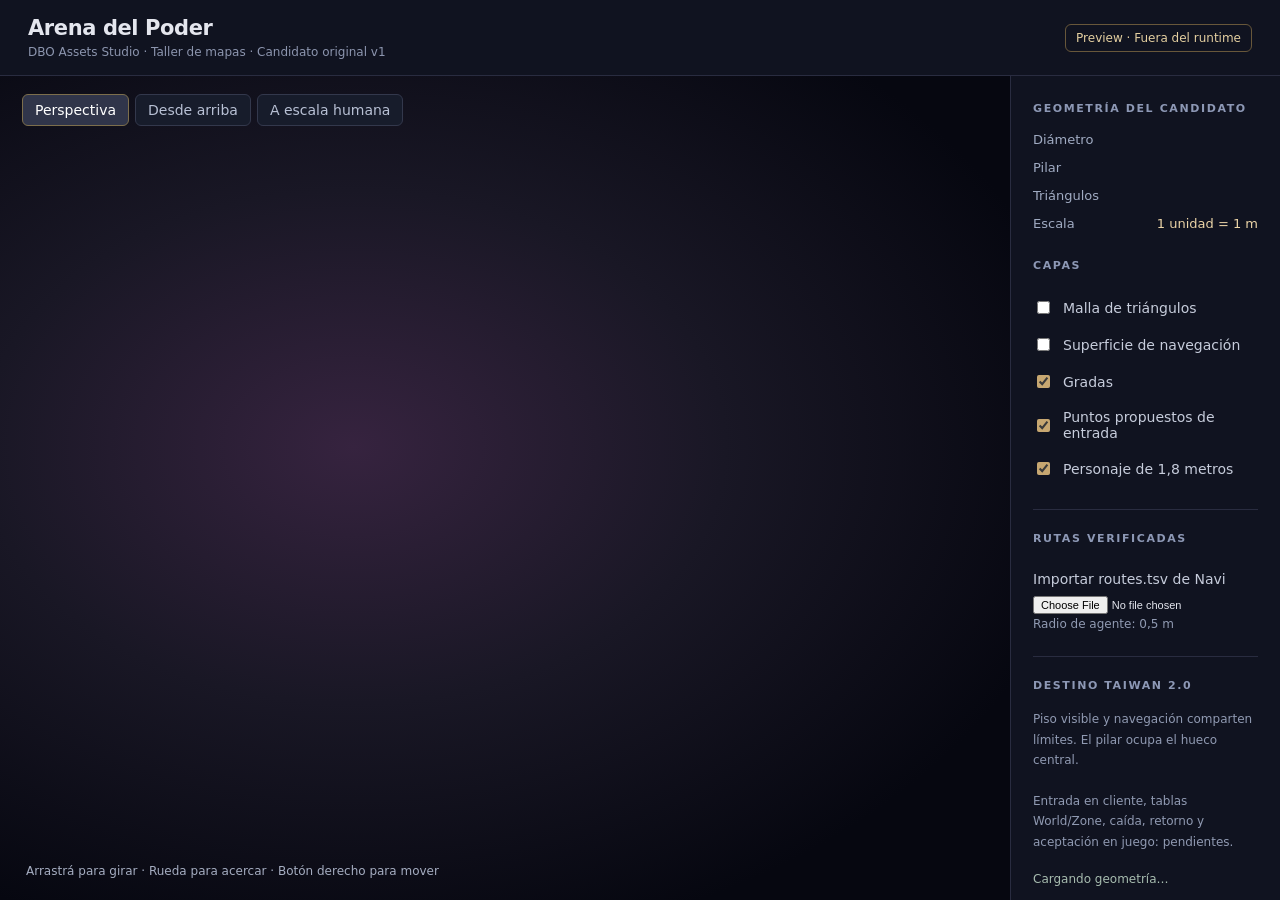
==== web/map-preview.html @ 9e8a0501 "Initial commit: DBO Assets Studio (Taiwan format) Open source tool to browse and edit Dragon Ball On" ====
<!doctype html>
<html lang="es"><head><meta charset="utf-8"><meta name="viewport" content="width=device-width,initial-scale=1"><title>Arena del Poder · Map Workshop</title>
<style>
*{box-sizing:border-box}body{margin:0;background:#090a13;color:#e4e6ee;font:14px system-ui,sans-serif}header{height:76px;display:flex;align-items:center;justify-content:space-between;padding:0 28px;border-bottom:1px solid #292c40;background:#101320}h1{margin:0;font-size:21px;letter-spacing:-.4px}header small{color:#8c95ae;font-size:12px;display:block;margin-top:5px}.badge{color:#e4cfa0;border:1px solid #68573a;padding:6px 10px;border-radius:6px;font-size:12px}main{display:grid;grid-template-columns:1fr 270px;height:calc(100vh - 76px);min-height:560px}#viewport{position:relative;overflow:hidden;background:radial-gradient(ellipse at 35% 45%,#36233f 0,#191725 40%,#060710 80%)}canvas{display:block;touch-action:none}.overlay{position:absolute;bottom:22px;left:26px;color:#a5adc1;pointer-events:none;font-size:12px}.topbar{position:absolute;left:22px;top:18px;display:flex;gap:6px;z-index:1}button{font:inherit;border:1px solid #33384c;border-radius:6px;padding:7px 12px;background:#171c2b;color:#b8c0d4;cursor:pointer}button:hover,button.active{background:#30354a;color:#fff;border-color:#7c6e4c}aside{padding:26px 22px;background:#101320;border-left:1px solid #292c40;overflow:auto}aside h2{font-size:11px;letter-spacing:1.6px;text-transform:uppercase;color:#8d98b5;margin:0 0 17px}dl{display:grid;grid-template-columns:1fr auto;gap:13px 4px;margin:0 0 28px;font-size:13px}dt{color:#a0abc2}dd{margin:0;color:#ebd4a7;font-variant-numeric:tabular-nums}label{display:flex;align-items:center;gap:10px;padding:9px 0;color:#c6ccdb}input{accent-color:#c7a771}.divider{height:1px;background:#292c40;margin:22px 0}.pending{line-height:1.7;color:#909ab2;font-size:12px}#error{color:#ffc4b5;position:absolute;top:70px;left:24px;max-width:70%}#state{font-size:12px;color:#a7bcaf;margin-top:20px}@media(max-width:760px){main{grid-template-columns:1fr}aside{display:none}header{padding:0 15px}h1{font-size:17px}}
</style></head><body>
<header><div><h1>Arena del Poder</h1><small>DBO Assets Studio · Taller de mapas · Candidato original v1</small></div><span class="badge">Preview · Fuera del runtime</span></header>
<main><div id="viewport"><div class="topbar"><button id="orbit" class="active">Perspectiva</button><button id="top">Desde arriba</button><button id="walk">A escala humana</button></div><div class="overlay">Arrastrá para girar · Rueda para acercar · Botón derecho para mover</div><div id="error"></div></div><aside>
<h2>Geometría del candidato</h2><dl><dt>Diámetro</dt><dd id="diameter"></dd><dt>Pilar</dt><dd id="pillar-height"></dd><dt>Triángulos</dt><dd id="triangles"></dd><dt>Escala</dt><dd>1 unidad = 1 m</dd></dl>
<h2>Capas</h2><label><input id="wire" type="checkbox">Malla de triángulos</label><label><input id="ground" type="checkbox">Superficie de navegación</label><label><input id="stands" type="checkbox" checked>Gradas</label><label><input id="markers" type="checkbox" checked>Puntos propuestos de entrada</label><label><input id="human" type="checkbox" checked>Personaje de 1,8 metros</label>
<div class="divider"></div><h2>Rutas verificadas</h2><label for="routes-file">Importar routes.tsv de Navi</label><input id="routes-file" type="file" accept=".tsv" style="max-width:100%;font-size:11px"><div id="routes-status" class="pending">Radio de agente: 0,5 m</div>
<div class="divider"></div><h2>Destino Taiwan 2.0</h2><div class="pending">Piso visible y navegación comparten límites. El pilar ocupa el hueco central.<br><br>Entrada en cliente, tablas World/Zone, caída, retorno y aceptación en juego: pendientes.</div><div id="state" role="status">Cargando geometría…</div>
</aside></main>
<script type="module">
import * as THREE from './vendor/three.module.js';
import {OrbitControls} from './vendor/OrbitControls.js';
const data=/*MAP_SCENE*/;
const viewport=document.getElementById('viewport'),r=data.recipe;
try{
 const scene=new THREE.Scene(),objects=new THREE.Group();scene.add(objects);
 for(const m of data.meshes){const g=new THREE.BufferGeometry();g.setAttribute('position',new THREE.Float32BufferAttribute(m.positions,3));g.setIndex(m.indices);g.setAttribute('uv',new THREE.Float32BufferAttribute(m.uv,2));g.computeVertexNormals();const color=new THREE.Color().setRGB(m.rgba[0]/255,m.rgba[1]/255,m.rgba[2]/255,THREE.SRGBColorSpace);const material=new THREE.MeshStandardMaterial({color,roughness:.88,metalness:.06,side:THREE.FrontSide});if(m.texture&&m.texture!=='orig_power_white'){const tex=new THREE.TextureLoader().load('./'+m.texture+'.bmp');tex.wrapS=tex.wrapT=THREE.RepeatWrapping;tex.colorSpace=THREE.SRGBColorSpace;material.map=tex}if(m.name==='lamp_5'){material.emissive=color;material.emissiveIntensity=1.8}const mesh=new THREE.Mesh(g,material);mesh.name=m.name;objects.add(mesh)}
 scene.add(new THREE.HemisphereLight(0xb5c4ef,0x4c3149,2.5));const sun=new THREE.DirectionalLight(0xffe1b7,3);sun.position.set(-90,130,100);scene.add(sun);const fill=new THREE.DirectionalLight(0x9885dc,1.5);fill.position.set(80,20,-90);scene.add(fill);
 // Volumetric-looking procedural backdrop is a preview background only.
 const apocalypse=r.surfaceStyle==='apocalypse-stone-v1';const skyGeo=new THREE.SphereGeometry(650,32,20);const skyMat=new THREE.ShaderMaterial({side:THREE.BackSide,depthWrite:false,uniforms:{apocalypse:{value:apocalypse?1:0}},vertexShader:'varying vec3 v;void main(){v=position;gl_Position=projectionMatrix*modelViewMatrix*vec4(position,1.);}',fragmentShader:'uniform float apocalypse;varying vec3 v;float h(vec3 p){return fract(sin(dot(p,vec3(127.1,311.7,74.7)))*43758.5453);}float noise(vec3 p){vec3 i=floor(p),f=fract(p);f=f*f*(3.-2.*f);return mix(mix(mix(h(i),h(i+vec3(1,0,0)),f.x),mix(h(i+vec3(0,1,0)),h(i+vec3(1,1,0)),f.x),f.y),mix(mix(h(i+vec3(0,0,1)),h(i+vec3(1,0,1)),f.x),mix(h(i+vec3(0,1,1)),h(i+vec3(1,1,1)),f.x),f.y),f.z);}void main(){vec3 p=normalize(v)*5.;float n=noise(p)*.55+noise(p*2.2)*.25+noise(p*5.1)*.12+noise(p*11.)*.06;vec3 color=mix(vec3(.016,.018,.032),vec3(.23,.15,.29),smoothstep(.25,.65,n));color+=vec3(.1,.11,.14)*smoothstep(.58,.77,n);if(apocalypse>.5){vec3 red=mix(vec3(.06,.008,.025),vec3(.5,.09,.055),clamp(.5-normalize(v).y,0.,1.));color=mix(red,vec3(.018,.009,.025),smoothstep(.3,.65,n));color+=vec3(.16,.055,.028)*smoothstep(.59,.78,n);}gl_FragColor=vec4(color,1.);}'});scene.add(new THREE.Mesh(skyGeo,skyMat));
 const sourceGround=data.navigationGround;if(!sourceGround)throw new Error('Falta superficie canónica de navegación');const ng=new THREE.BufferGeometry();ng.setAttribute('position',new THREE.Float32BufferAttribute(sourceGround.positions.map((v,i)=>i%3===1?v+.12:v),3));ng.setIndex(sourceGround.indices);const nav=new THREE.Mesh(ng,new THREE.MeshBasicMaterial({color:0x4aefa6,transparent:true,opacity:.38,side:THREE.DoubleSide,depthWrite:false}));nav.visible=false;scene.add(nav);
 const markerGroup=new THREE.Group();scene.add(markerGroup);for(const [i,p]of data.markers.entries()){const mesh=new THREE.Mesh(new THREE.RingGeometry(1.8,2.2,32),new THREE.MeshBasicMaterial({color:i?0xffa972:0x7ce2d0,side:THREE.DoubleSide}));mesh.rotation.x=-Math.PI/2;mesh.position.set(p.x,p.y+.16,p.z);markerGroup.add(mesh)}
 const routeGroup=new THREE.Group();scene.add(routeGroup);document.getElementById('routes-file').onchange=async e=>{const file=e.target.files[0];if(!file)return;try{if(file.size>65536)throw new Error('Archivo demasiado grande');const lines=(await file.text()).trim().split(/\r?\n/);if(lines.shift()!=='radius\tdirection\tpoint\tx\ty\tz')throw new Error('Formato de rutas incorrecto');const parsed=lines.map(line=>line.split('\t').map(Number));if(parsed.some(v=>v.length!==6||v.some(x=>!Number.isFinite(x))||Math.abs(v[3])>512||Math.abs(v[4])>512||Math.abs(v[5])>512))throw new Error('Ruta fuera de límites');for(const old of [...routeGroup.children]){routeGroup.remove(old);old.geometry.dispose();old.material.dispose()}let count=0;for(const direction of [0,1]){const rows=parsed.filter(v=>v[0]===.5&&v[1]===direction).sort((a,b)=>a[2]-b[2]);if(!rows.length)continue;const g=new THREE.BufferGeometry().setFromPoints(rows.map(v=>new THREE.Vector3(v[3],v[4]+.35,v[5])));const line=new THREE.Line(g,new THREE.LineBasicMaterial({color:direction?0xffa972:0x7ce2d0}));routeGroup.add(line);count+=rows.length}if(!count)throw new Error('No hay rutas para radio 0,5 m');document.getElementById('routes-status').textContent='Navi importada · radio 0,5 m · '+count+' puntos'}catch(error){document.getElementById('routes-status').textContent=error.message}};
 const human=new THREE.Group(),hm=new THREE.MeshStandardMaterial({color:0xe8834f});const body=new THREE.Mesh(new THREE.CapsuleGeometry(.22,1.05,4,8),hm);body.position.y=.77;human.add(body);const head=new THREE.Mesh(new THREE.SphereGeometry(.17,12,8),hm);head.position.y=1.63;human.add(head);human.position.set(data.markers[0].x,r.deckHeight,0);scene.add(human);
 const camera=new THREE.PerspectiveCamera(43,1,.05,2000),renderer=new THREE.WebGLRenderer({antialias:true});renderer.setPixelRatio(Math.min(devicePixelRatio,1.6));renderer.outputColorSpace=THREE.SRGBColorSpace;renderer.toneMapping=THREE.ACESFilmicToneMapping;renderer.toneMappingExposure=1.05;viewport.appendChild(renderer.domElement);const controls=new OrbitControls(camera,renderer.domElement);controls.enableDamping=true;controls.minDistance=2;controls.maxDistance=650;
 const select=(id)=>{for(const key of ['orbit','top','walk'])document.getElementById(key).classList.toggle('active',key===id)};
 const orbit=()=>{camera.position.set(185,145,205);controls.target.set(0,5,0);controls.update();select('orbit')};orbit();document.getElementById('orbit').onclick=orbit;document.getElementById('top').onclick=()=>{camera.position.set(0,310,.01);controls.target.set(0,0,0);controls.update();select('top')};document.getElementById('walk').onclick=()=>{camera.position.set(-r.radius*.55+7,r.deckHeight+1.8,8);controls.target.set(0,9,0);controls.update();select('walk')};
 document.getElementById('wire').onchange=e=>objects.children.forEach(m=>m.material.wireframe=e.target.checked);document.getElementById('ground').onchange=e=>nav.visible=e.target.checked;document.getElementById('stands').onchange=e=>objects.children.filter(m=>m.name.startsWith('stands_')||m.name.startsWith('spectator_deck_')).forEach(m=>m.visible=e.target.checked);document.getElementById('markers').onchange=e=>markerGroup.visible=e.target.checked;document.getElementById('human').onchange=e=>human.visible=e.target.checked;
 const resize=()=>{renderer.setSize(viewport.clientWidth,viewport.clientHeight);camera.aspect=viewport.clientWidth/viewport.clientHeight;camera.updateProjectionMatrix()};new ResizeObserver(resize).observe(viewport);resize();renderer.setAnimationLoop(()=>{controls.update();renderer.render(scene,camera)});
 document.getElementById('diameter').textContent=(r.radius*2)+' m';document.getElementById('pillar-height').textContent=r.pillarHeight+' m';document.getElementById('triangles').textContent=data.geometry.triangles.toLocaleString('es-AR');document.getElementById('state').textContent='Preview listo · Geometría original';window.mapPreviewReady=true;
}catch(e){document.getElementById('error').textContent='No se pudo abrir el preview: '+e.message;document.getElementById('state').textContent='Error de carga';throw e}
</script></body></html>
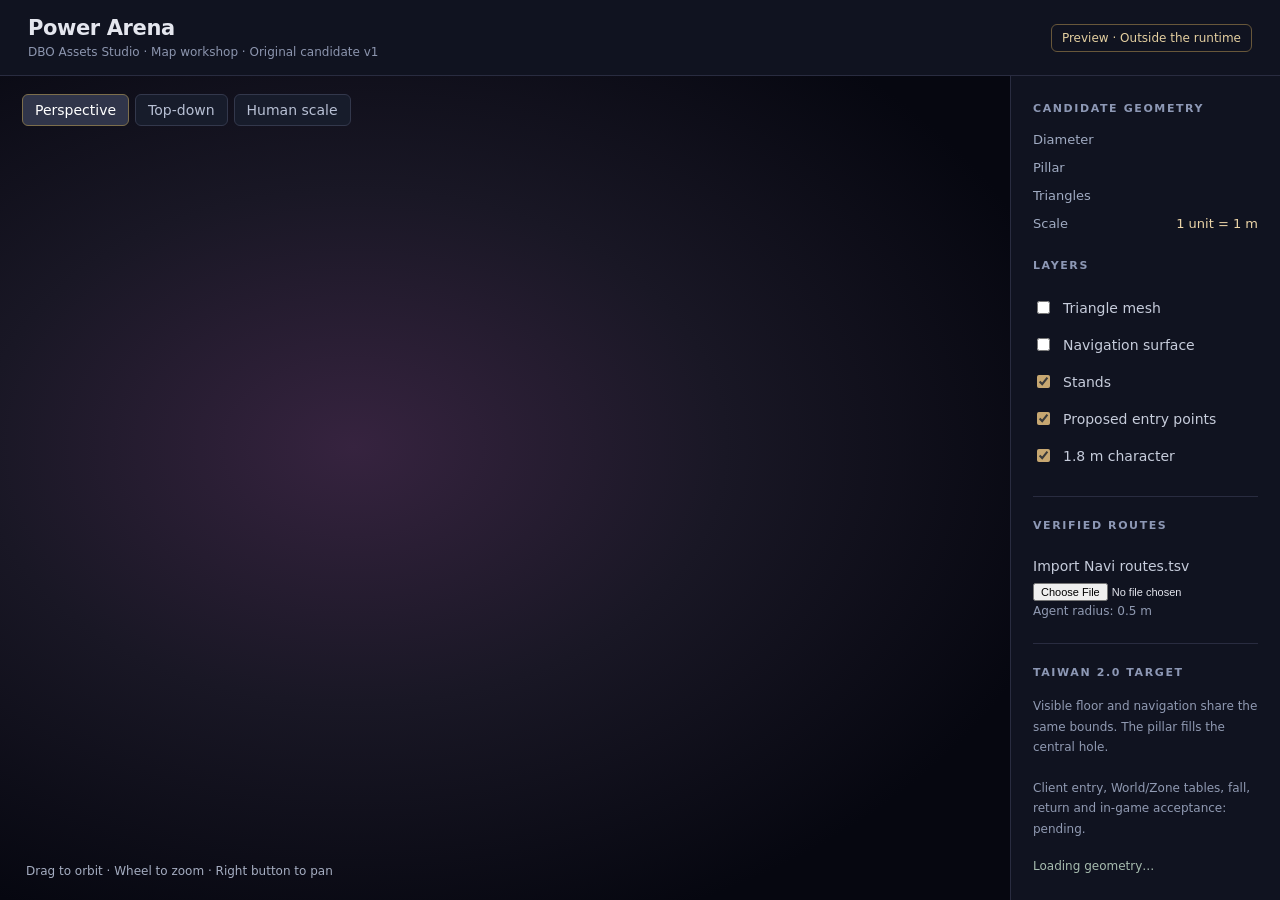
==== commit b4d0c2ba: "English UI by default, with Spanish as an option - The source text of the app, CLI and docs is Engli" ====
--- a/web/map-preview.html
+++ b/web/map-preview.html
@@ -1,14 +1,14 @@
 <!doctype html>
-<html lang="es"><head><meta charset="utf-8"><meta name="viewport" content="width=device-width,initial-scale=1"><title>Arena del Poder · Map Workshop</title>
+<html lang="en"><head><meta charset="utf-8"><meta name="viewport" content="width=device-width,initial-scale=1"><title>Power Arena · Map Workshop</title>
 <style>
 *{box-sizing:border-box}body{margin:0;background:#090a13;color:#e4e6ee;font:14px system-ui,sans-serif}header{height:76px;display:flex;align-items:center;justify-content:space-between;padding:0 28px;border-bottom:1px solid #292c40;background:#101320}h1{margin:0;font-size:21px;letter-spacing:-.4px}header small{color:#8c95ae;font-size:12px;display:block;margin-top:5px}.badge{color:#e4cfa0;border:1px solid #68573a;padding:6px 10px;border-radius:6px;font-size:12px}main{display:grid;grid-template-columns:1fr 270px;height:calc(100vh - 76px);min-height:560px}#viewport{position:relative;overflow:hidden;background:radial-gradient(ellipse at 35% 45%,#36233f 0,#191725 40%,#060710 80%)}canvas{display:block;touch-action:none}.overlay{position:absolute;bottom:22px;left:26px;color:#a5adc1;pointer-events:none;font-size:12px}.topbar{position:absolute;left:22px;top:18px;display:flex;gap:6px;z-index:1}button{font:inherit;border:1px solid #33384c;border-radius:6px;padding:7px 12px;background:#171c2b;color:#b8c0d4;cursor:pointer}button:hover,button.active{background:#30354a;color:#fff;border-color:#7c6e4c}aside{padding:26px 22px;background:#101320;border-left:1px solid #292c40;overflow:auto}aside h2{font-size:11px;letter-spacing:1.6px;text-transform:uppercase;color:#8d98b5;margin:0 0 17px}dl{display:grid;grid-template-columns:1fr auto;gap:13px 4px;margin:0 0 28px;font-size:13px}dt{color:#a0abc2}dd{margin:0;color:#ebd4a7;font-variant-numeric:tabular-nums}label{display:flex;align-items:center;gap:10px;padding:9px 0;color:#c6ccdb}input{accent-color:#c7a771}.divider{height:1px;background:#292c40;margin:22px 0}.pending{line-height:1.7;color:#909ab2;font-size:12px}#error{color:#ffc4b5;position:absolute;top:70px;left:24px;max-width:70%}#state{font-size:12px;color:#a7bcaf;margin-top:20px}@media(max-width:760px){main{grid-template-columns:1fr}aside{display:none}header{padding:0 15px}h1{font-size:17px}}
 </style></head><body>
-<header><div><h1>Arena del Poder</h1><small>DBO Assets Studio · Taller de mapas · Candidato original v1</small></div><span class="badge">Preview · Fuera del runtime</span></header>
-<main><div id="viewport"><div class="topbar"><button id="orbit" class="active">Perspectiva</button><button id="top">Desde arriba</button><button id="walk">A escala humana</button></div><div class="overlay">Arrastrá para girar · Rueda para acercar · Botón derecho para mover</div><div id="error"></div></div><aside>
-<h2>Geometría del candidato</h2><dl><dt>Diámetro</dt><dd id="diameter"></dd><dt>Pilar</dt><dd id="pillar-height"></dd><dt>Triángulos</dt><dd id="triangles"></dd><dt>Escala</dt><dd>1 unidad = 1 m</dd></dl>
-<h2>Capas</h2><label><input id="wire" type="checkbox">Malla de triángulos</label><label><input id="ground" type="checkbox">Superficie de navegación</label><label><input id="stands" type="checkbox" checked>Gradas</label><label><input id="markers" type="checkbox" checked>Puntos propuestos de entrada</label><label><input id="human" type="checkbox" checked>Personaje de 1,8 metros</label>
-<div class="divider"></div><h2>Rutas verificadas</h2><label for="routes-file">Importar routes.tsv de Navi</label><input id="routes-file" type="file" accept=".tsv" style="max-width:100%;font-size:11px"><div id="routes-status" class="pending">Radio de agente: 0,5 m</div>
-<div class="divider"></div><h2>Destino Taiwan 2.0</h2><div class="pending">Piso visible y navegación comparten límites. El pilar ocupa el hueco central.<br><br>Entrada en cliente, tablas World/Zone, caída, retorno y aceptación en juego: pendientes.</div><div id="state" role="status">Cargando geometría…</div>
+<header><div><h1>Power Arena</h1><small>DBO Assets Studio · Map workshop · Original candidate v1</small></div><span class="badge">Preview · Outside the runtime</span></header>
+<main><div id="viewport"><div class="topbar"><button id="orbit" class="active">Perspective</button><button id="top">Top-down</button><button id="walk">Human scale</button></div><div class="overlay">Drag to orbit · Wheel to zoom · Right button to pan</div><div id="error"></div></div><aside>
+<h2>Candidate geometry</h2><dl><dt>Diameter</dt><dd id="diameter"></dd><dt>Pillar</dt><dd id="pillar-height"></dd><dt>Triangles</dt><dd id="triangles"></dd><dt>Scale</dt><dd>1 unit = 1 m</dd></dl>
+<h2>Layers</h2><label><input id="wire" type="checkbox">Triangle mesh</label><label><input id="ground" type="checkbox">Navigation surface</label><label><input id="stands" type="checkbox" checked>Stands</label><label><input id="markers" type="checkbox" checked>Proposed entry points</label><label><input id="human" type="checkbox" checked>1.8 m character</label>
+<div class="divider"></div><h2>Verified routes</h2><label for="routes-file">Import Navi routes.tsv</label><input id="routes-file" type="file" accept=".tsv" style="max-width:100%;font-size:11px"><div id="routes-status" class="pending">Agent radius: 0.5 m</div>
+<div class="divider"></div><h2>Taiwan 2.0 target</h2><div class="pending">Visible floor and navigation share the same bounds. The pillar fills the central hole.<br><br>Client entry, World/Zone tables, fall, return and in-game acceptance: pending.</div><div id="state" role="status">Loading geometry…</div>
 </aside></main>
 <script type="module">
 import * as THREE from './vendor/three.module.js';
@@ -21,15 +21,15 @@
  scene.add(new THREE.HemisphereLight(0xb5c4ef,0x4c3149,2.5));const sun=new THREE.DirectionalLight(0xffe1b7,3);sun.position.set(-90,130,100);scene.add(sun);const fill=new THREE.DirectionalLight(0x9885dc,1.5);fill.position.set(80,20,-90);scene.add(fill);
  // Volumetric-looking procedural backdrop is a preview background only.
  const apocalypse=r.surfaceStyle==='apocalypse-stone-v1';const skyGeo=new THREE.SphereGeometry(650,32,20);const skyMat=new THREE.ShaderMaterial({side:THREE.BackSide,depthWrite:false,uniforms:{apocalypse:{value:apocalypse?1:0}},vertexShader:'varying vec3 v;void main(){v=position;gl_Position=projectionMatrix*modelViewMatrix*vec4(position,1.);}',fragmentShader:'uniform float apocalypse;varying vec3 v;float h(vec3 p){return fract(sin(dot(p,vec3(127.1,311.7,74.7)))*43758.5453);}float noise(vec3 p){vec3 i=floor(p),f=fract(p);f=f*f*(3.-2.*f);return mix(mix(mix(h(i),h(i+vec3(1,0,0)),f.x),mix(h(i+vec3(0,1,0)),h(i+vec3(1,1,0)),f.x),f.y),mix(mix(h(i+vec3(0,0,1)),h(i+vec3(1,0,1)),f.x),mix(h(i+vec3(0,1,1)),h(i+vec3(1,1,1)),f.x),f.y),f.z);}void main(){vec3 p=normalize(v)*5.;float n=noise(p)*.55+noise(p*2.2)*.25+noise(p*5.1)*.12+noise(p*11.)*.06;vec3 color=mix(vec3(.016,.018,.032),vec3(.23,.15,.29),smoothstep(.25,.65,n));color+=vec3(.1,.11,.14)*smoothstep(.58,.77,n);if(apocalypse>.5){vec3 red=mix(vec3(.06,.008,.025),vec3(.5,.09,.055),clamp(.5-normalize(v).y,0.,1.));color=mix(red,vec3(.018,.009,.025),smoothstep(.3,.65,n));color+=vec3(.16,.055,.028)*smoothstep(.59,.78,n);}gl_FragColor=vec4(color,1.);}'});scene.add(new THREE.Mesh(skyGeo,skyMat));
- const sourceGround=data.navigationGround;if(!sourceGround)throw new Error('Falta superficie canónica de navegación');const ng=new THREE.BufferGeometry();ng.setAttribute('position',new THREE.Float32BufferAttribute(sourceGround.positions.map((v,i)=>i%3===1?v+.12:v),3));ng.setIndex(sourceGround.indices);const nav=new THREE.Mesh(ng,new THREE.MeshBasicMaterial({color:0x4aefa6,transparent:true,opacity:.38,side:THREE.DoubleSide,depthWrite:false}));nav.visible=false;scene.add(nav);
+ const sourceGround=data.navigationGround;if(!sourceGround)throw new Error('Canonical navigation surface is missing');const ng=new THREE.BufferGeometry();ng.setAttribute('position',new THREE.Float32BufferAttribute(sourceGround.positions.map((v,i)=>i%3===1?v+.12:v),3));ng.setIndex(sourceGround.indices);const nav=new THREE.Mesh(ng,new THREE.MeshBasicMaterial({color:0x4aefa6,transparent:true,opacity:.38,side:THREE.DoubleSide,depthWrite:false}));nav.visible=false;scene.add(nav);
  const markerGroup=new THREE.Group();scene.add(markerGroup);for(const [i,p]of data.markers.entries()){const mesh=new THREE.Mesh(new THREE.RingGeometry(1.8,2.2,32),new THREE.MeshBasicMaterial({color:i?0xffa972:0x7ce2d0,side:THREE.DoubleSide}));mesh.rotation.x=-Math.PI/2;mesh.position.set(p.x,p.y+.16,p.z);markerGroup.add(mesh)}
- const routeGroup=new THREE.Group();scene.add(routeGroup);document.getElementById('routes-file').onchange=async e=>{const file=e.target.files[0];if(!file)return;try{if(file.size>65536)throw new Error('Archivo demasiado grande');const lines=(await file.text()).trim().split(/\r?\n/);if(lines.shift()!=='radius\tdirection\tpoint\tx\ty\tz')throw new Error('Formato de rutas incorrecto');const parsed=lines.map(line=>line.split('\t').map(Number));if(parsed.some(v=>v.length!==6||v.some(x=>!Number.isFinite(x))||Math.abs(v[3])>512||Math.abs(v[4])>512||Math.abs(v[5])>512))throw new Error('Ruta fuera de límites');for(const old of [...routeGroup.children]){routeGroup.remove(old);old.geometry.dispose();old.material.dispose()}let count=0;for(const direction of [0,1]){const rows=parsed.filter(v=>v[0]===.5&&v[1]===direction).sort((a,b)=>a[2]-b[2]);if(!rows.length)continue;const g=new THREE.BufferGeometry().setFromPoints(rows.map(v=>new THREE.Vector3(v[3],v[4]+.35,v[5])));const line=new THREE.Line(g,new THREE.LineBasicMaterial({color:direction?0xffa972:0x7ce2d0}));routeGroup.add(line);count+=rows.length}if(!count)throw new Error('No hay rutas para radio 0,5 m');document.getElementById('routes-status').textContent='Navi importada · radio 0,5 m · '+count+' puntos'}catch(error){document.getElementById('routes-status').textContent=error.message}};
+ const routeGroup=new THREE.Group();scene.add(routeGroup);document.getElementById('routes-file').onchange=async e=>{const file=e.target.files[0];if(!file)return;try{if(file.size>65536)throw new Error('File too large');const lines=(await file.text()).trim().split(/\r?\n/);if(lines.shift()!=='radius\tdirection\tpoint\tx\ty\tz')throw new Error('Invalid routes format');const parsed=lines.map(line=>line.split('\t').map(Number));if(parsed.some(v=>v.length!==6||v.some(x=>!Number.isFinite(x))||Math.abs(v[3])>512||Math.abs(v[4])>512||Math.abs(v[5])>512))throw new Error('Route out of bounds');for(const old of [...routeGroup.children]){routeGroup.remove(old);old.geometry.dispose();old.material.dispose()}let count=0;for(const direction of [0,1]){const rows=parsed.filter(v=>v[0]===.5&&v[1]===direction).sort((a,b)=>a[2]-b[2]);if(!rows.length)continue;const g=new THREE.BufferGeometry().setFromPoints(rows.map(v=>new THREE.Vector3(v[3],v[4]+.35,v[5])));const line=new THREE.Line(g,new THREE.LineBasicMaterial({color:direction?0xffa972:0x7ce2d0}));routeGroup.add(line);count+=rows.length}if(!count)throw new Error('No routes for radius 0.5 m');document.getElementById('routes-status').textContent='Navi imported · radius 0.5 m · '+count+' points'}catch(error){document.getElementById('routes-status').textContent=error.message}};
  const human=new THREE.Group(),hm=new THREE.MeshStandardMaterial({color:0xe8834f});const body=new THREE.Mesh(new THREE.CapsuleGeometry(.22,1.05,4,8),hm);body.position.y=.77;human.add(body);const head=new THREE.Mesh(new THREE.SphereGeometry(.17,12,8),hm);head.position.y=1.63;human.add(head);human.position.set(data.markers[0].x,r.deckHeight,0);scene.add(human);
  const camera=new THREE.PerspectiveCamera(43,1,.05,2000),renderer=new THREE.WebGLRenderer({antialias:true});renderer.setPixelRatio(Math.min(devicePixelRatio,1.6));renderer.outputColorSpace=THREE.SRGBColorSpace;renderer.toneMapping=THREE.ACESFilmicToneMapping;renderer.toneMappingExposure=1.05;viewport.appendChild(renderer.domElement);const controls=new OrbitControls(camera,renderer.domElement);controls.enableDamping=true;controls.minDistance=2;controls.maxDistance=650;
  const select=(id)=>{for(const key of ['orbit','top','walk'])document.getElementById(key).classList.toggle('active',key===id)};
  const orbit=()=>{camera.position.set(185,145,205);controls.target.set(0,5,0);controls.update();select('orbit')};orbit();document.getElementById('orbit').onclick=orbit;document.getElementById('top').onclick=()=>{camera.position.set(0,310,.01);controls.target.set(0,0,0);controls.update();select('top')};document.getElementById('walk').onclick=()=>{camera.position.set(-r.radius*.55+7,r.deckHeight+1.8,8);controls.target.set(0,9,0);controls.update();select('walk')};
  document.getElementById('wire').onchange=e=>objects.children.forEach(m=>m.material.wireframe=e.target.checked);document.getElementById('ground').onchange=e=>nav.visible=e.target.checked;document.getElementById('stands').onchange=e=>objects.children.filter(m=>m.name.startsWith('stands_')||m.name.startsWith('spectator_deck_')).forEach(m=>m.visible=e.target.checked);document.getElementById('markers').onchange=e=>markerGroup.visible=e.target.checked;document.getElementById('human').onchange=e=>human.visible=e.target.checked;
  const resize=()=>{renderer.setSize(viewport.clientWidth,viewport.clientHeight);camera.aspect=viewport.clientWidth/viewport.clientHeight;camera.updateProjectionMatrix()};new ResizeObserver(resize).observe(viewport);resize();renderer.setAnimationLoop(()=>{controls.update();renderer.render(scene,camera)});
- document.getElementById('diameter').textContent=(r.radius*2)+' m';document.getElementById('pillar-height').textContent=r.pillarHeight+' m';document.getElementById('triangles').textContent=data.geometry.triangles.toLocaleString('es-AR');document.getElementById('state').textContent='Preview listo · Geometría original';window.mapPreviewReady=true;
-}catch(e){document.getElementById('error').textContent='No se pudo abrir el preview: '+e.message;document.getElementById('state').textContent='Error de carga';throw e}
+ document.getElementById('diameter').textContent=(r.radius*2)+' m';document.getElementById('pillar-height').textContent=r.pillarHeight+' m';document.getElementById('triangles').textContent=data.geometry.triangles.toLocaleString('en-US');document.getElementById('state').textContent='Preview ready · Original geometry';window.mapPreviewReady=true;
+}catch(e){document.getElementById('error').textContent='Could not open the preview: '+e.message;document.getElementById('state').textContent='Load error';throw e}
 </script></body></html>
